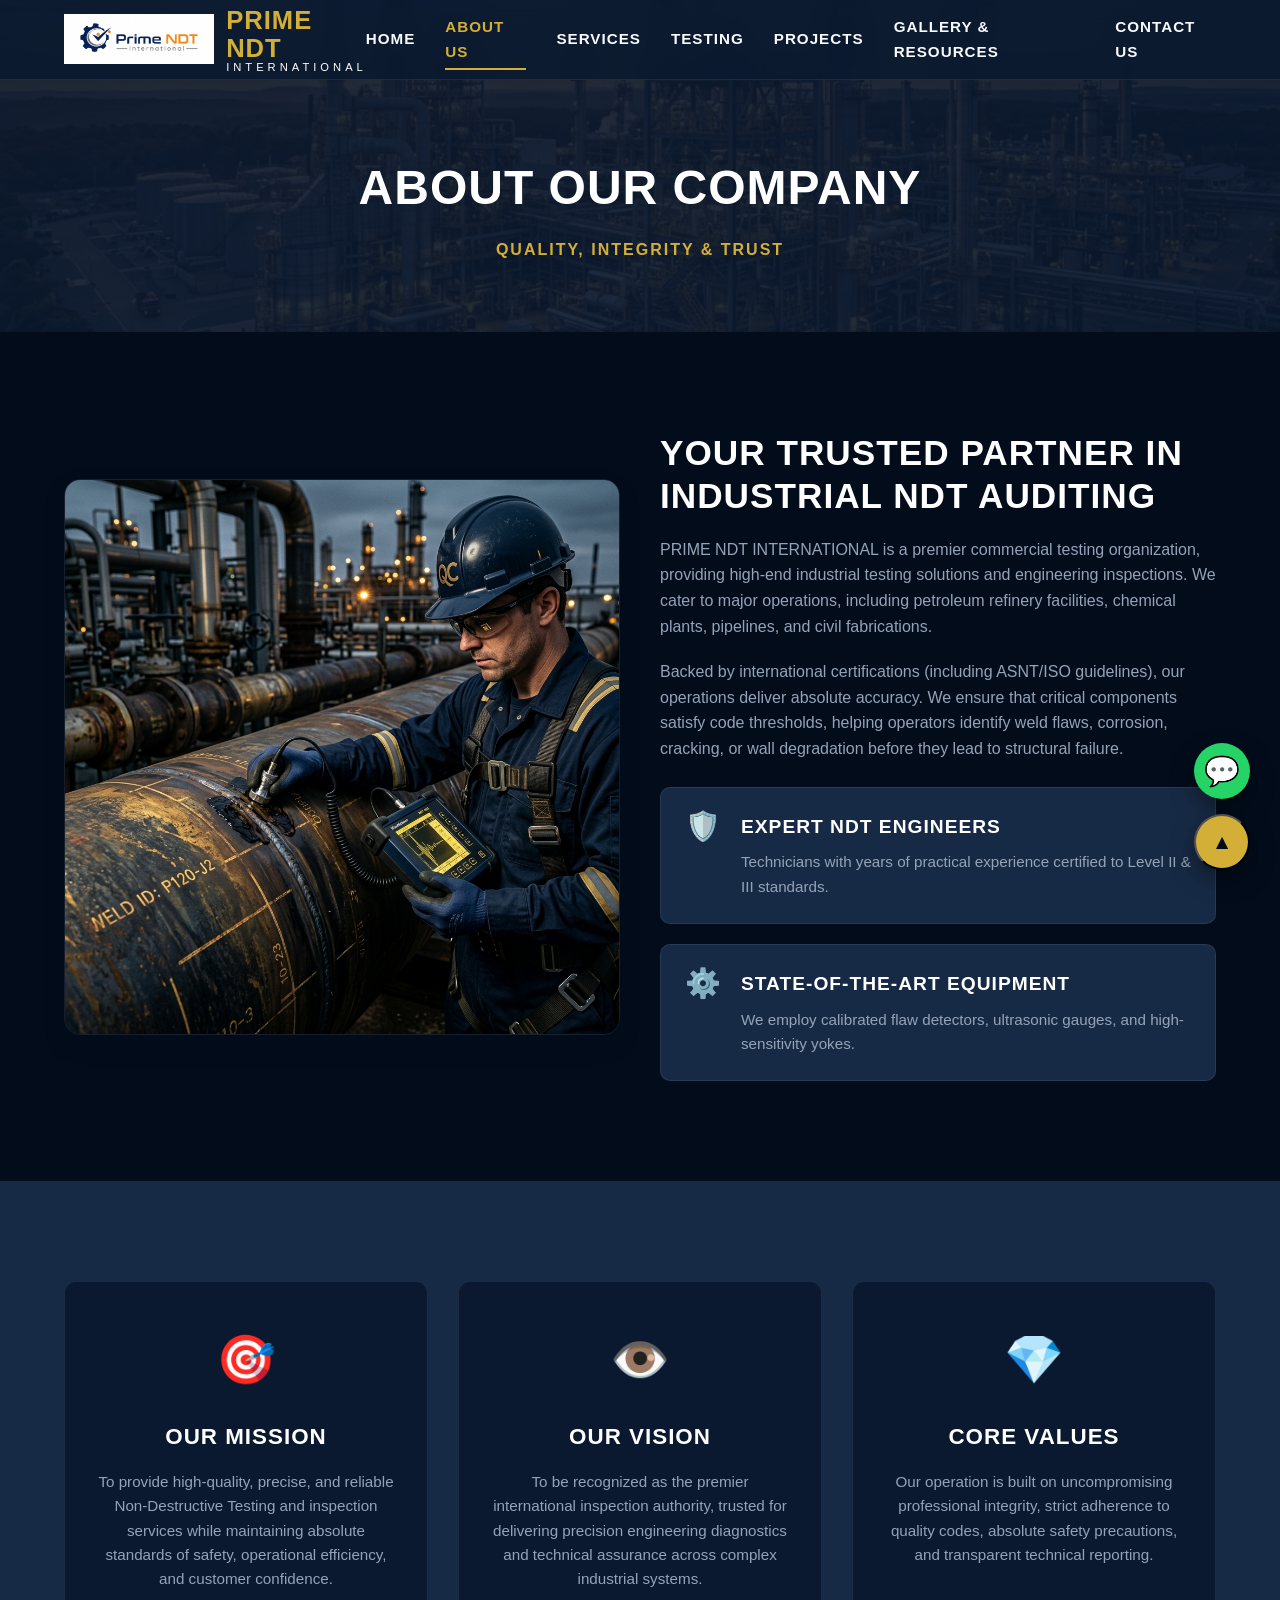
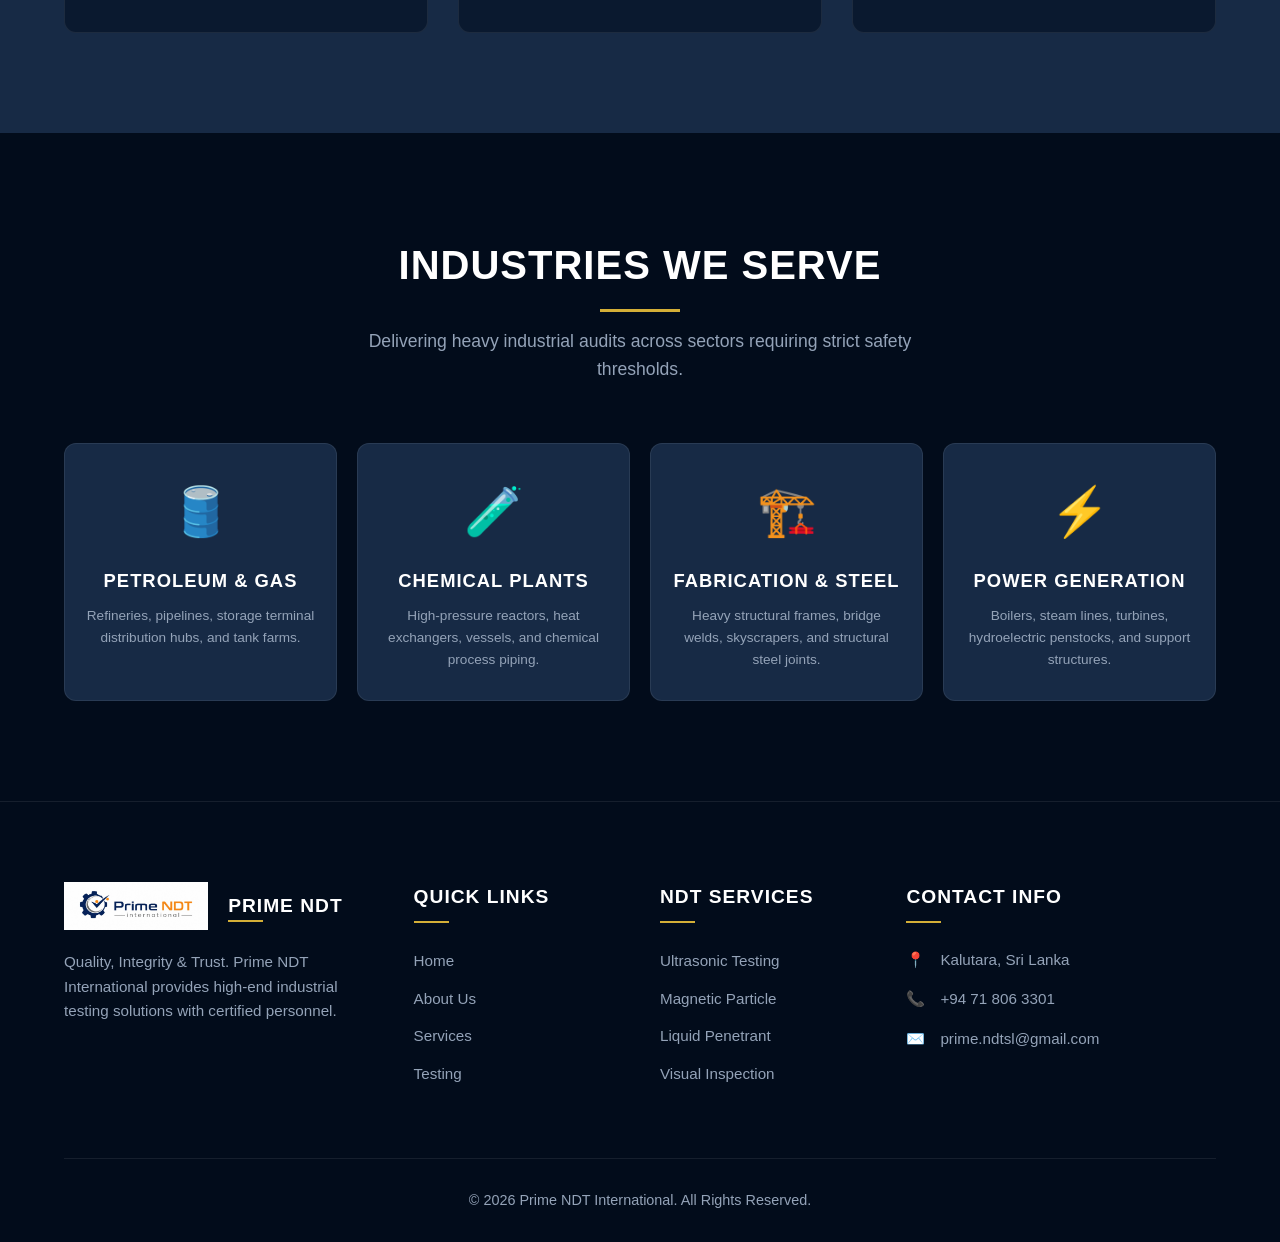
==== about.html @ e438e2e8 "Initial commit" ====
<!DOCTYPE html>
<html lang="en">
<head>
    <meta charset="UTF-8">
    <meta name="viewport" content="width=device-width, initial-scale=1.0">
    <title>About Us - Prime NDT International</title>
    <!-- CSS Stylesheet -->
    <link rel="stylesheet" href="style.css">
</head>
<body>

    <!-- STICKY NAVBAR -->
    <nav>
        <div class="container">
            <a href="index.html" class="logo-section">
                <img src="images/logo.png" alt="Prime NDT International Logo">
                <div class="logo-text">
                    <h1>PRIME NDT</h1>
                    <p>INTERNATIONAL</p>
                </div>
            </a>

            <div class="menu">
                <a href="index.html">Home</a>
                <a href="about.html" class="active">About Us</a>
                <a href="services.html">Services</a>
                <a href="testing.html">Testing</a>
                <a href="projects.html">Projects</a>
                <a href="gallery-resources.html">Gallery & Resources</a>
                <a href="contact.html">Contact Us</a>
            </div>

            <button id="menu-btn" class="hamburger" aria-label="Toggle Navigation Menu">
                <span></span>
                <span></span>
                <span></span>
            </button>
        </div>
    </nav>
    
    <!-- MOBILE DROPDOWN -->
    <div id="mobile-menu" class="mobile-menu">
        <a href="index.html">Home</a>
        <a href="about.html" class="active">About Us</a>
        <a href="services.html">Services</a>
        <a href="testing.html">Testing</a>
        <a href="projects.html">Projects</a>
        <a href="gallery-resources.html">Gallery & Resources</a>
        <a href="contact.html">Contact Us</a>
    </div>

    <!-- INNER PAGE HEADER -->
    <header class="section-padding" style="background: linear-gradient(rgba(10, 25, 47, 0.9), rgba(10, 25, 47, 0.9)), url('images/industrial-bg.png') center/cover; padding-top: 150px; padding-bottom: 70px; text-align: center;">
        <div class="container">
            <h1 style="font-size: 3rem; margin-bottom: 10px;" class="reveal">About Our Company</h1>
            <p style="color: var(--accent-gold); font-family: 'Rajdhani', sans-serif; font-weight: 700; letter-spacing: 2px; text-transform: uppercase;" class="reveal">Quality, Integrity & Trust</p>
        </div>
    </header>

    <!-- COMPANY PROFILE SECTION -->
    <section class="section-padding">
        <div class="container">
            <div class="grid-2" style="align-items: center;">
                <div class="reveal">
                    <img src="images/about-img.png" alt="Industrial Welding NDT Inspection" style="border-radius: 16px; border: 1px solid var(--glass-border); box-shadow: var(--card-shadow);">
                </div>
                <div class="reveal">
                    <h2 style="font-size: 2.2rem; margin-bottom: 20px; line-height: 1.2;">Your Trusted Partner In Industrial NDT Auditing</h2>
                    <p style="color: var(--text-gray); margin-bottom: 20px;">
                        PRIME NDT INTERNATIONAL is a premier commercial testing organization, providing high-end industrial testing solutions and engineering inspections. We cater to major operations, including petroleum refinery facilities, chemical plants, pipelines, and civil fabrications.
                    </p>
                    <p style="color: var(--text-gray); margin-bottom: 25px;">
                        Backed by international certifications (including ASNT/ISO guidelines), our operations deliver absolute accuracy. We ensure that critical components satisfy code thresholds, helping operators identify weld flaws, corrosion, cracking, or wall degradation before they lead to structural failure.
                    </p>
                    
                    <div class="about-features">
                        <div class="feature-box">
                            <span class="feature-icon">🛡️</span>
                            <div class="feature-info">
                                <h4>Expert NDT Engineers</h4>
                                <p>Technicians with years of practical experience certified to Level II & III standards.</p>
                            </div>
                        </div>
                        <div class="feature-box">
                            <span class="feature-icon">⚙️</span>
                            <div class="feature-info">
                                <h4>State-Of-The-Art Equipment</h4>
                                <p>We employ calibrated flaw detectors, ultrasonic gauges, and high-sensitivity yokes.</p>
                            </div>
                        </div>
                    </div>
                </div>
            </div>
        </div>
    </section>

    <!-- VISION, MISSION, VALUES -->
    <section class="section-padding about-vision-mission">
        <div class="container">
            <div class="grid-3">
                <div class="val-card reveal">
                    <div class="icon">🎯</div>
                    <h3>Our Mission</h3>
                    <p>To provide high-quality, precise, and reliable Non-Destructive Testing and inspection services while maintaining absolute standards of safety, operational efficiency, and customer confidence.</p>
                </div>
                <div class="val-card reveal">
                    <div class="icon">👁️</div>
                    <h3>Our Vision</h3>
                    <p>To be recognized as the premier international inspection authority, trusted for delivering precision engineering diagnostics and technical assurance across complex industrial systems.</p>
                </div>
                <div class="val-card reveal">
                    <div class="icon">💎</div>
                    <h3>Core Values</h3>
                    <p>Our operation is built on uncompromising professional integrity, strict adherence to quality codes, absolute safety precautions, and transparent technical reporting.</p>
                </div>
            </div>
        </div>
    </section>

    <!-- MAJOR INDUSTRIES WE SERVE -->
    <section class="section-padding">
        <div class="container">
            <div class="section-header reveal">
                <h2>Industries We Serve</h2>
                <p>Delivering heavy industrial audits across sectors requiring strict safety thresholds.</p>
            </div>
            
            <div class="grid-4" style="text-align: center;">
                <div class="service-card reveal" style="padding: 30px 20px; align-items: center;">
                    <div style="font-size: 3rem; margin-bottom: 15px;">🛢️</div>
                    <h3 style="font-size: 1.15rem; margin-bottom: 10px; text-align: center;">Petroleum & Gas</h3>
                    <p style="font-size: 0.85rem; text-align: center; margin-bottom: 0;">Refineries, pipelines, storage terminal distribution hubs, and tank farms.</p>
                </div>
                <div class="service-card reveal" style="padding: 30px 20px; align-items: center;">
                    <div style="font-size: 3rem; margin-bottom: 15px;">🧪</div>
                    <h3 style="font-size: 1.15rem; margin-bottom: 10px; text-align: center;">Chemical Plants</h3>
                    <p style="font-size: 0.85rem; text-align: center; margin-bottom: 0;">High-pressure reactors, heat exchangers, vessels, and chemical process piping.</p>
                </div>
                <div class="service-card reveal" style="padding: 30px 20px; align-items: center;">
                    <div style="font-size: 3rem; margin-bottom: 15px;">🏗️</div>
                    <h3 style="font-size: 1.15rem; margin-bottom: 10px; text-align: center;">Fabrication & Steel</h3>
                    <p style="font-size: 0.85rem; text-align: center; margin-bottom: 0;">Heavy structural frames, bridge welds, skyscrapers, and structural steel joints.</p>
                </div>
                <div class="service-card reveal" style="padding: 30px 20px; align-items: center;">
                    <div style="font-size: 3rem; margin-bottom: 15px;">⚡</div>
                    <h3 style="font-size: 1.15rem; margin-bottom: 10px; text-align: center;">Power Generation</h3>
                    <p style="font-size: 0.85rem; text-align: center; margin-bottom: 0;">Boilers, steam lines, turbines, hydroelectric penstocks, and support structures.</p>
                </div>
            </div>
        </div>
    </section>

    <!-- FOOTER -->
    <footer>
        <div class="container">
            <div class="footer-grid">
                <div class="footer-col footer-about">
                    <div class="logo">
                        <img src="images/logo.png" alt="Prime NDT Logo">
                        <h3 style="margin-bottom:0; padding-bottom:0; display:inline-block; border:none; vertical-align:middle; margin-left:10px;">PRIME NDT</h3>
                    </div>
                    <p>Quality, Integrity & Trust. Prime NDT International provides high-end industrial testing solutions with certified personnel.</p>
                </div>
                <div class="footer-col">
                    <h3>Quick Links</h3>
                    <ul class="footer-links">
                        <li><a href="index.html">Home</a></li>
                        <li><a href="about.html">About Us</a></li>
                        <li><a href="services.html">Services</a></li>
                        <li><a href="testing.html">Testing</a></li>
                    </ul>
                </div>
                <div class="footer-col">
                    <h3>NDT Services</h3>
                    <ul class="footer-links">
                        <li><a href="services.html">Ultrasonic Testing</a></li>
                        <li><a href="services.html">Magnetic Particle</a></li>
                        <li><a href="services.html">Liquid Penetrant</a></li>
                        <li><a href="services.html">Visual Inspection</a></li>
                    </ul>
                </div>
                <div class="footer-col">
                    <h3>Contact Info</h3>
                    <ul class="footer-contact">
                        <li><span>📍</span> Kalutara, Sri Lanka</li>
                        <li><span>📞</span> +94 71 806 3301</li>
                        <li><span>✉️</span> prime.ndtsl@gmail.com</li>
                    </ul>
                </div>
            </div>
            <div class="footer-bottom">
                <p>&copy; 2026 Prime NDT International. All Rights Reserved.</p>
            </div>
        </div>
    </footer>

    <!-- Floating Widgets -->
    <div class="floating-widgets">
        <a href="https://wa.me/94764147469" target="_blank" class="floating-btn whatsapp-btn" aria-label="Chat on WhatsApp">💬</a>
        <button id="scroll-top-btn" class="floating-btn scroll-top-btn" aria-label="Scroll to top">▲</button>
    </div>

    <!-- JS Scripts -->
    <script src="script.js"></script>
</body>
</html>
---- style.css ----
/* IMPORT GOOGLE FONTS */
@import url('https://fonts.googleapis.com/css2?family=Poppins:wght@300;400;500;600;700;800&display=swap');
/* DESIGN TOKENS (VARIABLES) */
:root {
    --primary-navy: #0a192f;
    --secondary-navy: #172a45;
    --dark-blue: #020c1b;
    --accent-gold: #d4af37;
    --accent-gold-hover: #f3c63f;
    --accent-gold-rgb: 212, 175, 55;
    --text-light: #f8fafc;
    --text-gray: #94a3b8;
    --white: #ffffff;
    --success-green: #25D366;
    
    /* UI Styling */
    --glass-bg: rgba(10, 25, 47, 0.85);
    --glass-border: rgba(255, 255, 255, 0.08);
    --card-shadow: 0 10px 30px -15px rgba(2, 12, 27, 0.7);
    --transition-smooth: all 0.4s cubic-bezier(0.16, 1, 0.3, 1);
    
    /* Layout */
    --max-width: 1200px;
    --header-height: 80px;
}

/* BASE RESETS */
* {
    margin: 0;
    padding: 0;
    box-sizing: border-box;
    font-family: 'Outfit', sans-serif;
}

html {
    scroll-behavior: smooth;
    background-color: var(--dark-blue);
    color: var(--text-light);
}

body {
    overflow-x: hidden;
    line-height: 1.6;
    font-size: 16px;
    background-color: var(--dark-blue);
}

/* TYPOGRAPHY */
h1, h2, h3, h4, h5, h6 {
    font-family: 'Rajdhani', sans-serif;
    font-weight: 700;
    text-transform: uppercase;
    letter-spacing: 1px;
    color: var(--white);
}

a {
    text-decoration: none;
    color: inherit;
    transition: var(--transition-smooth);
}

ul {
    list-style: none;
}

img {
    max-width: 100%;
    height: auto;
    display: block;
}

/* SCROLLBAR */
::-webkit-scrollbar {
    width: 10px;
}
::-webkit-scrollbar-track {
    background: var(--dark-blue);
}
::-webkit-scrollbar-thumb {
    background: var(--secondary-navy);
    border-radius: 5px;
    border: 2px solid var(--dark-blue);
}
::-webkit-scrollbar-thumb:hover {
    background: var(--accent-gold);
}

/* LAYOUT UTILITIES */
.container {
    width: 100%;
    max-width: var(--max-width);
    margin: 0 auto;
    padding: 0 24px;
}

.section-padding {
    padding: 100px 0;
}

.section-header {
    text-align: center;
    margin-bottom: 60px;
}

.section-header h2 {
    font-size: 2.5rem;
    position: relative;
    display: inline-block;
    padding-bottom: 15px;
    margin-bottom: 15px;
}

.section-header h2::after {
    content: '';
    position: absolute;
    bottom: 0;
    left: 50%;
    transform: translateX(-50%);
    width: 80px;
    height: 3px;
    background: var(--accent-gold);
}

.section-header p {
    color: var(--text-gray);
    font-size: 1.1rem;
    max-width: 600px;
    margin: 0 auto;
}

.grid-2 {
    display: grid;
    grid-template-columns: repeat(2, 1fr);
    gap: 40px;
}

.grid-3 {
    display: grid;
    grid-template-columns: repeat(3, 1fr);
    gap: 30px;
}

.grid-4 {
    display: grid;
    grid-template-columns: repeat(4, 1fr);
    gap: 20px;
}

/* BUTTONS */
.btn {
    display: inline-flex;
    align-items: center;
    justify-content: center;
    padding: 14px 28px;
    border-radius: 6px;
    font-family: 'Rajdhani', sans-serif;
    font-weight: 700;
    font-size: 1rem;
    text-transform: uppercase;
    letter-spacing: 1px;
    cursor: pointer;
    border: 2px solid transparent;
    transition: var(--transition-smooth);
}

.btn-primary {
    background: var(--accent-gold);
    color: var(--dark-blue);
}

.btn-primary:hover {
    background: var(--accent-gold-hover);
    transform: translateY(-2px);
    box-shadow: 0 10px 20px rgba(212, 175, 55, 0.2);
}

.btn-secondary {
    background: transparent;
    border-color: var(--text-light);
    color: var(--text-light);
}

.btn-secondary:hover {
    background: var(--text-light);
    color: var(--dark-blue);
    transform: translateY(-2px);
}

.btn-gold-outline {
    background: transparent;
    border-color: var(--accent-gold);
    color: var(--accent-gold);
}

.btn-gold-outline:hover {
    background: var(--accent-gold);
    color: var(--dark-blue);
    transform: translateY(-2px);
    box-shadow: 0 10px 20px rgba(212, 175, 55, 0.2);
}

/* STICKY GLASSMORPHIC NAVBAR */
nav {
    position: fixed;
    top: 0;
    left: 0;
    width: 100%;
    height: var(--header-height);
    background: var(--glass-bg);
    backdrop-filter: blur(12px);
    -webkit-backdrop-filter: blur(12px);
    border-bottom: 1px solid var(--glass-border);
    z-index: 1000;
    transition: var(--transition-smooth);
}

nav.scrolled {
    height: 70px;
    background: rgba(2, 12, 27, 0.95);
    box-shadow: 0 10px 30px -10px rgba(2, 12, 27, 0.5);
}

nav .container {
    display: flex;
    justify-content: space-between;
    align-items: center;
    height: 100%;
}

.logo-section {
    display: flex;
    align-items: center;
    gap: 12px;
}

.logo-section img {
    height: 50px;
    width: auto;
    transition: var(--transition-smooth);
}

nav.scrolled .logo-section img {
    height: 42px;
}

.logo-text h1 {
    font-size: 1.6rem;
    color: var(--accent-gold);
    line-height: 1.1;
    font-weight: 800;
}

.logo-text p {
    font-size: 0.7rem;
    color: var(--white);
    letter-spacing: 4px;
    line-height: 1;
}

.menu {
    display: flex;
    align-items: center;
    gap: 30px;
}

.menu a {
    font-family: 'Rajdhani', sans-serif;
    font-weight: 600;
    font-size: 0.95rem;
    text-transform: uppercase;
    letter-spacing: 1px;
    position: relative;
    padding: 6px 0;
    color: var(--text-light);
}

.menu a::after {
    content: '';
    position: absolute;
    bottom: 0;
    left: 0;
    width: 0;
    height: 2px;
    background: var(--accent-gold);
    transition: var(--transition-smooth);
}

.menu a:hover {
    color: var(--accent-gold);
}

.menu a:hover::after,
.menu a.active::after {
    width: 100%;
}

.menu a.active {
    color: var(--accent-gold);
}

/* HAMBURGER MENU */
.hamburger {
    display: none;
    cursor: pointer;
    background: none;
    border: none;
    outline: none;
}

.hamburger span {
    display: block;
    width: 28px;
    height: 3px;
    margin: 5px 0;
    background: var(--white);
    transition: var(--transition-smooth);
    border-radius: 2px;
}

.hamburger.active span:nth-child(1) {
    transform: translateY(8px) rotate(45deg);
    background: var(--accent-gold);
}

.hamburger.active span:nth-child(2) {
    opacity: 0;
}

.hamburger.active span:nth-child(3) {
    transform: translateY(-8px) rotate(-45deg);
    background: var(--accent-gold);
}

/* MOBILE DROPDOWN MENU */
.mobile-menu {
    position: fixed;
    top: var(--header-height);
    left: 0;
    width: 100%;
    background: var(--primary-navy);
    border-bottom: 2px solid var(--accent-gold);
    display: flex;
    flex-direction: column;
    padding: 20px 24px;
    gap: 15px;
    transform: translateY(-150%);
    opacity: 0;
    transition: var(--transition-smooth);
    z-index: 999;
}

nav.scrolled + .mobile-menu {
    top: 70px;
}

.mobile-menu.active {
    transform: translateY(0);
    opacity: 1;
}

.mobile-menu a {
    font-family: 'Rajdhani', sans-serif;
    font-size: 1.1rem;
    font-weight: 700;
    text-transform: uppercase;
    letter-spacing: 1px;
    padding: 10px 0;
    border-bottom: 1px solid var(--glass-border);
}

.mobile-menu a.active,
.mobile-menu a:hover {
    color: var(--accent-gold);
    padding-left: 8px;
}

/* HERO SECTION */
.hero {
    min-height: 100vh;
    padding-top: var(--header-height);
    display: flex;
    align-items: center;
    position: relative;
    background: linear-gradient(135deg, rgba(10, 25, 47, 0.95) 40%, rgba(2, 12, 27, 0.8) 100%), 
                url('images/industrial-bg.png') center/cover no-repeat;
    overflow: hidden;
}

.hero .container {
    display: grid;
    grid-template-columns: 1.2fr 0.8fr;
    gap: 40px;
    align-items: center;
}

.hero-content {
    z-index: 10;
}

.hero-tagline {
    font-family: 'Rajdhani', sans-serif;
    font-weight: 700;
    color: var(--accent-gold);
    text-transform: uppercase;
    letter-spacing: 3px;
    font-size: 1.2rem;
    margin-bottom: 15px;
    display: inline-block;
}

.hero-title {
    font-size: 3.8rem;
    line-height: 1.1;
    margin-bottom: 25px;
}

.hero-title span {
    color: var(--accent-gold);
    display: block;
}

.hero-desc {
    color: var(--text-gray);
    font-size: 1.15rem;
    max-width: 600px;
    margin-bottom: 40px;
}

.hero-buttons {
    display: flex;
    gap: 20px;
}

.hero-image-wrapper {
    position: relative;
    display: flex;
    justify-content: center;
    align-items: center;
    z-index: 5;
}

.hero-image {
    max-width: 100%;
    border-radius: 20px;
    filter: drop-shadow(0 20px 40px rgba(0, 0, 0, 0.6));
    animation: float 6s ease-in-out infinite;
}

@keyframes float {
    0% { transform: translateY(0px); }
    50% { transform: translateY(-15px); }
    100% { transform: translateY(0px); }
}

/* SECTION SPECIFIC STYLING */

/* HOME - WELCOME & CTA */
.welcome-grid {
    align-items: center;
}

.welcome-text h3 {
    color: var(--accent-gold);
    font-size: 1.5rem;
    margin-bottom: 15px;
}

.welcome-text p {
    color: var(--text-gray);
    margin-bottom: 20px;
    font-size: 1.05rem;
}

.welcome-stats {
    display: grid;
    grid-template-columns: repeat(3, 1fr);
    gap: 20px;
    margin-top: 35px;
}

.stat-item {
    background: var(--secondary-navy);
    padding: 20px;
    border-radius: 8px;
    text-align: center;
    border: 1px solid var(--glass-border);
}

.stat-num {
    font-family: 'Rajdhani', sans-serif;
    font-size: 2.2rem;
    font-weight: 800;
    color: var(--accent-gold);
    display: block;
}

.stat-label {
    font-size: 0.85rem;
    color: var(--text-gray);
    text-transform: uppercase;
    letter-spacing: 1px;
}

.home-services-summary {
    background-color: var(--secondary-navy);
}

/* PARTNERS MARQUEE */
.marquee-container {
    background: var(--primary-navy);
    border-top: 1px solid var(--glass-border);
    border-bottom: 1px solid var(--glass-border);
    overflow: hidden;
    padding: 30px 0;
}

.marquee-content {
    display: flex;
    width: max-content;
    animation: marquee 25s linear infinite;
    gap: 80px;
    padding-left: 40px;
}

.marquee-content span {
    font-family: 'Rajdhani', sans-serif;
    font-weight: 700;
    font-size: 1.8rem;
    letter-spacing: 2px;
    color: var(--text-gray);
    opacity: 0.4;
    transition: var(--transition-smooth);
}

.marquee-content span:hover {
    color: var(--accent-gold);
    opacity: 1;
}

@keyframes marquee {
    0% { transform: translateX(0); }
    100% { transform: translateX(-50%); }
}

/* SERVICE CARDS */
.services-grid {
    margin-top: 40px;
}

.service-card {
    background: var(--secondary-navy);
    border: 1px solid var(--glass-border);
    border-radius: 12px;
    padding: 40px 30px;
    text-align: left;
    transition: var(--transition-smooth);
    display: flex;
    flex-direction: column;
    justify-content: space-between;
}

.service-card:hover {
    transform: translateY(-8px);
    border-color: var(--accent-gold);
    box-shadow: 0 20px 40px -15px rgba(212, 175, 55, 0.15);
}

.service-icon {
    color: var(--accent-gold);
    font-size: 2.5rem;
    margin-bottom: 25px;
    display: flex;
    align-items: center;
}

.service-icon svg {
    width: 48px;
    height: 48px;
    stroke: currentColor;
}

.service-card h3 {
    font-size: 1.35rem;
    margin-bottom: 15px;
    color: var(--white);
}

.service-card p {
    color: var(--text-gray);
    font-size: 0.95rem;
    margin-bottom: 25px;
    flex-grow: 1;
}

.service-link {
    font-family: 'Rajdhani', sans-serif;
    font-weight: 700;
    font-size: 0.9rem;
    text-transform: uppercase;
    letter-spacing: 1px;
    color: var(--accent-gold);
    display: inline-flex;
    align-items: center;
    gap: 8px;
}

.service-link:hover {
    color: var(--accent-gold-hover);
}

/* ABOUT US PAGE */
.about-features {
    display: flex;
    flex-direction: column;
    gap: 20px;
}

.feature-box {
    display: flex;
    gap: 20px;
    background: var(--secondary-navy);
    padding: 24px;
    border-radius: 10px;
    border: 1px solid var(--glass-border);
}

.feature-icon {
    font-size: 1.8rem;
    color: var(--accent-gold);
    line-height: 1;
}

.feature-info h4 {
    font-size: 1.2rem;
    margin-bottom: 8px;
}

.feature-info p {
    color: var(--text-gray);
    font-size: 0.95rem;
}

.about-vision-mission {
    background-color: var(--secondary-navy);
}

.val-card {
    background: var(--primary-navy);
    border: 1px solid var(--glass-border);
    border-radius: 12px;
    padding: 40px 30px;
    text-align: center;
    transition: var(--transition-smooth);
}

.val-card:hover {
    border-color: var(--accent-gold);
    transform: translateY(-5px);
}

.val-card .icon {
    font-size: 3rem;
    color: var(--accent-gold);
    margin-bottom: 20px;
}

.val-card h3 {
    font-size: 1.4rem;
    margin-bottom: 15px;
}

.val-card p {
    color: var(--text-gray);
    font-size: 0.95rem;
}

/* TESTING PAGE */
.process-timeline {
    position: relative;
    max-width: 800px;
    margin: 40px auto 0 auto;
    padding: 20px 0;
}

.process-timeline::before {
    content: '';
    position: absolute;
    top: 0;
    left: 40px;
    width: 2px;
    height: 100%;
    background: var(--glass-border);
}

.process-step {
    position: relative;
    margin-bottom: 40px;
    padding-left: 80px;
}

.process-number {
    position: absolute;
    left: 20px;
    top: 0;
    width: 42px;
    height: 42px;
    border-radius: 50%;
    background: var(--accent-gold);
    color: var(--dark-blue);
    display: flex;
    align-items: center;
    justify-content: center;
    font-family: 'Rajdhani', sans-serif;
    font-weight: 800;
    font-size: 1.2rem;
    border: 4px solid var(--dark-blue);
    z-index: 2;
}

.process-body {
    background: var(--secondary-navy);
    padding: 30px;
    border-radius: 12px;
    border: 1px solid var(--glass-border);
}

.process-body h3 {
    font-size: 1.3rem;
    margin-bottom: 10px;
    color: var(--accent-gold);
}

.process-body p {
    color: var(--text-gray);
}

/* TABLE STYLING */
.table-container {
    overflow-x: auto;
    margin-top: 30px;
    border-radius: 12px;
    border: 1px solid var(--glass-border);
}

table {
    width: 100%;
    border-collapse: collapse;
    text-align: left;
}

th, td {
    padding: 16px 24px;
}

th {
    background: var(--secondary-navy);
    font-family: 'Rajdhani', sans-serif;
    font-weight: 700;
    text-transform: uppercase;
    letter-spacing: 1px;
    font-size: 0.95rem;
    color: var(--accent-gold);
    border-bottom: 2px solid var(--glass-border);
}

td {
    border-bottom: 1px solid var(--glass-border);
    color: var(--text-gray);
    font-size: 0.95rem;
}

tr:last-child td {
    border-bottom: none;
}

tr:hover td {
    color: var(--text-light);
    background: rgba(255, 255, 255, 0.02);
}

/* PROJECTS PAGE */
.projects-grid {
    margin-top: 40px;
}

.project-card {
    background: var(--secondary-navy);
    border-radius: 16px;
    border: 1px solid var(--glass-border);
    overflow: hidden;
    display: grid;
    grid-template-columns: 1fr 1.2fr;
    transition: var(--transition-smooth);
}

.project-card:hover {
    transform: translateY(-5px);
    border-color: var(--accent-gold);
    box-shadow: var(--card-shadow);
}

.project-image-side {
    position: relative;
    height: 100%;
    min-height: 250px;
    overflow: hidden;
}

.project-image-side img {
    width: 100%;
    height: 100%;
    object-cover: center;
    object-fit: cover;
    transition: var(--transition-smooth);
}

.project-card:hover .project-image-side img {
    transform: scale(1.08);
}

.project-details-side {
    padding: 40px;
    display: flex;
    flex-direction: column;
    justify-content: center;
}

.project-tag {
    font-family: 'Rajdhani', sans-serif;
    font-weight: 700;
    font-size: 0.8rem;
    text-transform: uppercase;
    letter-spacing: 2px;
    color: var(--accent-gold);
    margin-bottom: 10px;
}

.project-details-side h3 {
    font-size: 1.6rem;
    margin-bottom: 15px;
    line-height: 1.3;
}

.project-details-side p {
    color: var(--text-gray);
    margin-bottom: 30px;
    font-size: 0.95rem;
}

/* GALLERY & RESOURCES PAGE */
.tab-navbar {
    position: sticky;
    top: var(--header-height);
    background: var(--secondary-navy);
    border-bottom: 1px solid var(--glass-border);
    z-index: 100;
    padding: 10px 0;
}

.tab-buttons {
    display: flex;
    justify-content: center;
    gap: 20px;
}

.tab-btn {
    background: transparent;
    border: none;
    outline: none;
    font-family: 'Rajdhani', sans-serif;
    font-weight: 700;
    font-size: 1.1rem;
    text-transform: uppercase;
    color: var(--text-gray);
    padding: 12px 24px;
    cursor: pointer;
    position: relative;
    transition: var(--transition-smooth);
}

.tab-btn:hover {
    color: var(--white);
}

.tab-btn.active {
    color: var(--accent-gold);
}

.tab-btn::after {
    content: '';
    position: absolute;
    bottom: -11px;
    left: 0;
    width: 0;
    height: 3px;
    background: var(--accent-gold);
    transition: var(--transition-smooth);
}

.tab-btn.active::after {
    width: 100%;
}

.gallery-grid {
    display: grid;
    grid-template-columns: repeat(auto-fill, minmax(280px, 1fr));
    gap: 24px;
    margin-top: 40px;
}

.gallery-item {
    position: relative;
    border-radius: 12px;
    overflow: hidden;
    height: 250px;
    cursor: pointer;
    border: 1px solid var(--glass-border);
}

.gallery-item img {
    width: 100%;
    height: 100%;
    object-fit: cover;
    transition: var(--transition-smooth);
}

.gallery-overlay {
    position: absolute;
    top: 0;
    left: 0;
    width: 100%;
    height: 100%;
    background: linear-gradient(rgba(2, 12, 27, 0.2), rgba(2, 12, 27, 0.9));
    display: flex;
    flex-direction: column;
    justify-content: flex-end;
    padding: 24px;
    opacity: 0;
    transition: var(--transition-smooth);
}

.gallery-item:hover img {
    transform: scale(1.05);
}

.gallery-item:hover .gallery-overlay {
    opacity: 1;
}

.gallery-overlay h4 {
    font-size: 1.2rem;
    color: var(--accent-gold);
    margin-bottom: 5px;
}

.gallery-overlay p {
    font-size: 0.85rem;
    color: var(--text-gray);
}

/* RESOURCES GRID */
.resources-grid {
    display: grid;
    grid-template-columns: repeat(3, 1fr);
    gap: 30px;
    margin-top: 40px;
}

.resource-card {
    background: var(--secondary-navy);
    border: 1px solid var(--glass-border);
    border-radius: 12px;
    padding: 30px;
    text-align: center;
    transition: var(--transition-smooth);
    display: flex;
    flex-direction: column;
    align-items: center;
}

.resource-card:hover {
    border-color: var(--accent-gold);
    transform: translateY(-5px);
}

.resource-icon {
    font-size: 3rem;
    color: var(--accent-gold);
    margin-bottom: 20px;
}

.resource-card h3 {
    font-size: 1.25rem;
    margin-bottom: 10px;
}

.resource-card p {
    color: var(--text-gray);
    font-size: 0.9rem;
    margin-bottom: 25px;
    flex-grow: 1;
}

.resource-card .btn {
    width: 100%;
}

/* CONTACT PAGE */
.contact-grid {
    align-items: start;
}

.contact-info-panel {
    background: var(--secondary-navy);
    border-radius: 16px;
    border: 1px solid var(--glass-border);
    padding: 40px;
}

.contact-logo {
    display: flex;
    align-items: center;
    gap: 15px;
    margin-bottom: 40px;
}

.contact-logo img {
    height: 70px;
}

.info-item {
    display: flex;
    gap: 20px;
    margin-bottom: 30px;
}

.info-item:last-child {
    margin-bottom: 0;
}

.info-icon {
    font-size: 1.5rem;
    color: var(--accent-gold);
    display: flex;
    align-items: center;
    justify-content: center;
    width: 48px;
    height: 48px;
    background: rgba(212, 175, 55, 0.1);
    border-radius: 8px;
    flex-shrink: 0;
}

.info-text h4 {
    font-size: 0.9rem;
    color: var(--accent-gold);
    letter-spacing: 1px;
    margin-bottom: 5px;
}

.info-text p {
    color: var(--text-gray);
    font-size: 1rem;
}

.contact-form-panel {
    background: var(--secondary-navy);
    border-radius: 16px;
    border: 1px solid var(--glass-border);
    padding: 40px;
}

.contact-form-panel h3 {
    font-size: 1.8rem;
    margin-bottom: 30px;
    color: var(--white);
}

.form-group {
    margin-bottom: 20px;
}

.form-group label {
    display: block;
    font-family: 'Rajdhani', sans-serif;
    font-weight: 700;
    text-transform: uppercase;
    font-size: 0.85rem;
    letter-spacing: 1px;
    color: var(--text-gray);
    margin-bottom: 8px;
}

.form-control {
    width: 100%;
    background: rgba(2, 12, 27, 0.5);
    border: 1px solid var(--glass-border);
    border-radius: 6px;
    padding: 14px 18px;
    color: var(--text-light);
    font-size: 1rem;
    transition: var(--transition-smooth);
}

.form-control:focus {
    outline: none;
    border-color: var(--accent-gold);
    box-shadow: 0 0 10px rgba(212, 175, 55, 0.1);
}

textarea.form-control {
    resize: none;
    min-height: 140px;
}

.map-section {
    margin-top: 60px;
    border-radius: 16px;
    overflow: hidden;
    border: 1px solid var(--glass-border);
    box-shadow: var(--card-shadow);
    height: 450px;
}

.map-section iframe {
    width: 100%;
    height: 100%;
    border: none;
    /* Custom styling filter to make Google Maps blend in with Navy theme */
    filter: invert(90%) hue-rotate(180deg) grayscale(30%);
}

/* FOOTER SECTION */
footer {
    background: var(--dark-blue);
    border-top: 1px solid var(--glass-border);
    padding: 80px 0 30px 0;
}

.footer-grid {
    display: grid;
    grid-template-columns: 1.5fr 1fr 1fr 1.5fr;
    gap: 40px;
    margin-bottom: 60px;
}

.footer-col h3 {
    font-size: 1.2rem;
    margin-bottom: 25px;
    position: relative;
    padding-bottom: 10px;
}

.footer-col h3::after {
    content: '';
    position: absolute;
    bottom: 0;
    left: 0;
    width: 35px;
    height: 2px;
    background: var(--accent-gold);
}

.footer-col p {
    color: var(--text-gray);
    font-size: 0.95rem;
    margin-bottom: 20px;
}

.footer-about .logo {
    display: flex;
    align-items: center;
    gap: 10px;
    margin-bottom: 20px;
}

.footer-about .logo img {
    height: 48px;
}

.footer-links li {
    margin-bottom: 12px;
}

.footer-links a {
    color: var(--text-gray);
    font-size: 0.95rem;
}

.footer-links a:hover {
    color: var(--accent-gold);
    padding-left: 5px;
}

.footer-contact li {
    display: flex;
    gap: 15px;
    color: var(--text-gray);
    font-size: 0.95rem;
    margin-bottom: 15px;
}

.footer-contact li span {
    color: var(--accent-gold);
}

.footer-bottom {
    text-align: center;
    padding-top: 30px;
    border-top: 1px solid var(--glass-border);
    color: var(--text-gray);
    font-size: 0.9rem;
}

/* FLOATING WIDGETS */
.floating-widgets {
    position: fixed;
    bottom: 30px;
    right: 30px;
    display: flex;
    flex-direction: column;
    gap: 15px;
    z-index: 999;
}

.floating-btn {
    width: 56px;
    height: 56px;
    border-radius: 50%;
    display: flex;
    align-items: center;
    justify-content: center;
    box-shadow: 0 10px 25px rgba(0, 0, 0, 0.4);
    cursor: pointer;
    transition: var(--transition-smooth);
}

.whatsapp-btn {
    background: var(--success-green);
    color: var(--white);
    font-size: 1.8rem;
}

.whatsapp-btn:hover {
    transform: scale(1.1) rotate(5deg);
    box-shadow: 0 12px 30px rgba(37, 211, 102, 0.4);
}

.scroll-top-btn {
    background: var(--accent-gold);
    color: var(--dark-blue);
    font-size: 1.3rem;
    opacity: 0;
    visibility: hidden;
    transform: translateY(20px);
}

.scroll-top-btn.active {
    opacity: 1;
    visibility: visible;
    transform: translateY(0);
}

.scroll-top-btn:hover {
    background: var(--accent-gold-hover);
    transform: translateY(-3px);
}

/* SCROLL TRIGGER ANIMATIONS */
.reveal {
    opacity: 0;
    transform: translateY(35px);
    transition: opacity 0.8s ease, transform 0.8s ease;
}

.reveal.active {
    opacity: 1;
    transform: translateY(0);
}

/* RESPONSIVE BREAKPOINTS */
@media (max-width: 1024px) {
    .grid-4 {
        grid-template-columns: repeat(2, 1fr);
        gap: 24px;
    }
    .footer-grid {
        grid-template-columns: repeat(2, 1fr);
        gap: 40px;
    }
    .hero-title {
        font-size: 3.2rem;
    }
}

@media (max-width: 768px) {
    .hamburger {
        display: block;
    }
    .menu {
        display: none;
    }
    .grid-3, .grid-2 {
        grid-template-columns: 1fr;
        gap: 30px;
    }
    .resources-grid {
        grid-template-columns: 1fr;
    }
    .hero .container {
        grid-template-columns: 1fr;
        text-align: center;
        gap: 50px;
    }
    .hero-content {
        display: flex;
        flex-direction: column;
        align-items: center;
    }
    .hero-desc {
        margin-left: auto;
        margin-right: auto;
    }
    .hero-buttons {
        justify-content: center;
    }
    .project-card {
        grid-template-columns: 1fr;
    }
    .project-image-side {
        height: 220px;
        min-height: auto;
    }
    .project-details-side {
        padding: 30px 24px;
    }
    .welcome-stats {
        grid-template-columns: 1fr;
        gap: 15px;
    }
}

@media (max-width: 480px) {
    .hero-title {
        font-size: 2.5rem;
    }
    .hero-buttons {
        flex-direction: column;
        width: 100%;
        gap: 12px;
    }
    .hero-buttons .btn {
        width: 100%;
    }
    .footer-grid {
        grid-template-columns: 1fr;
        gap: 30px;
    }
    .section-header h2 {
        font-size: 2rem;
    }
    .contact-info-panel, .contact-form-panel {
        padding: 24px;
    }
}
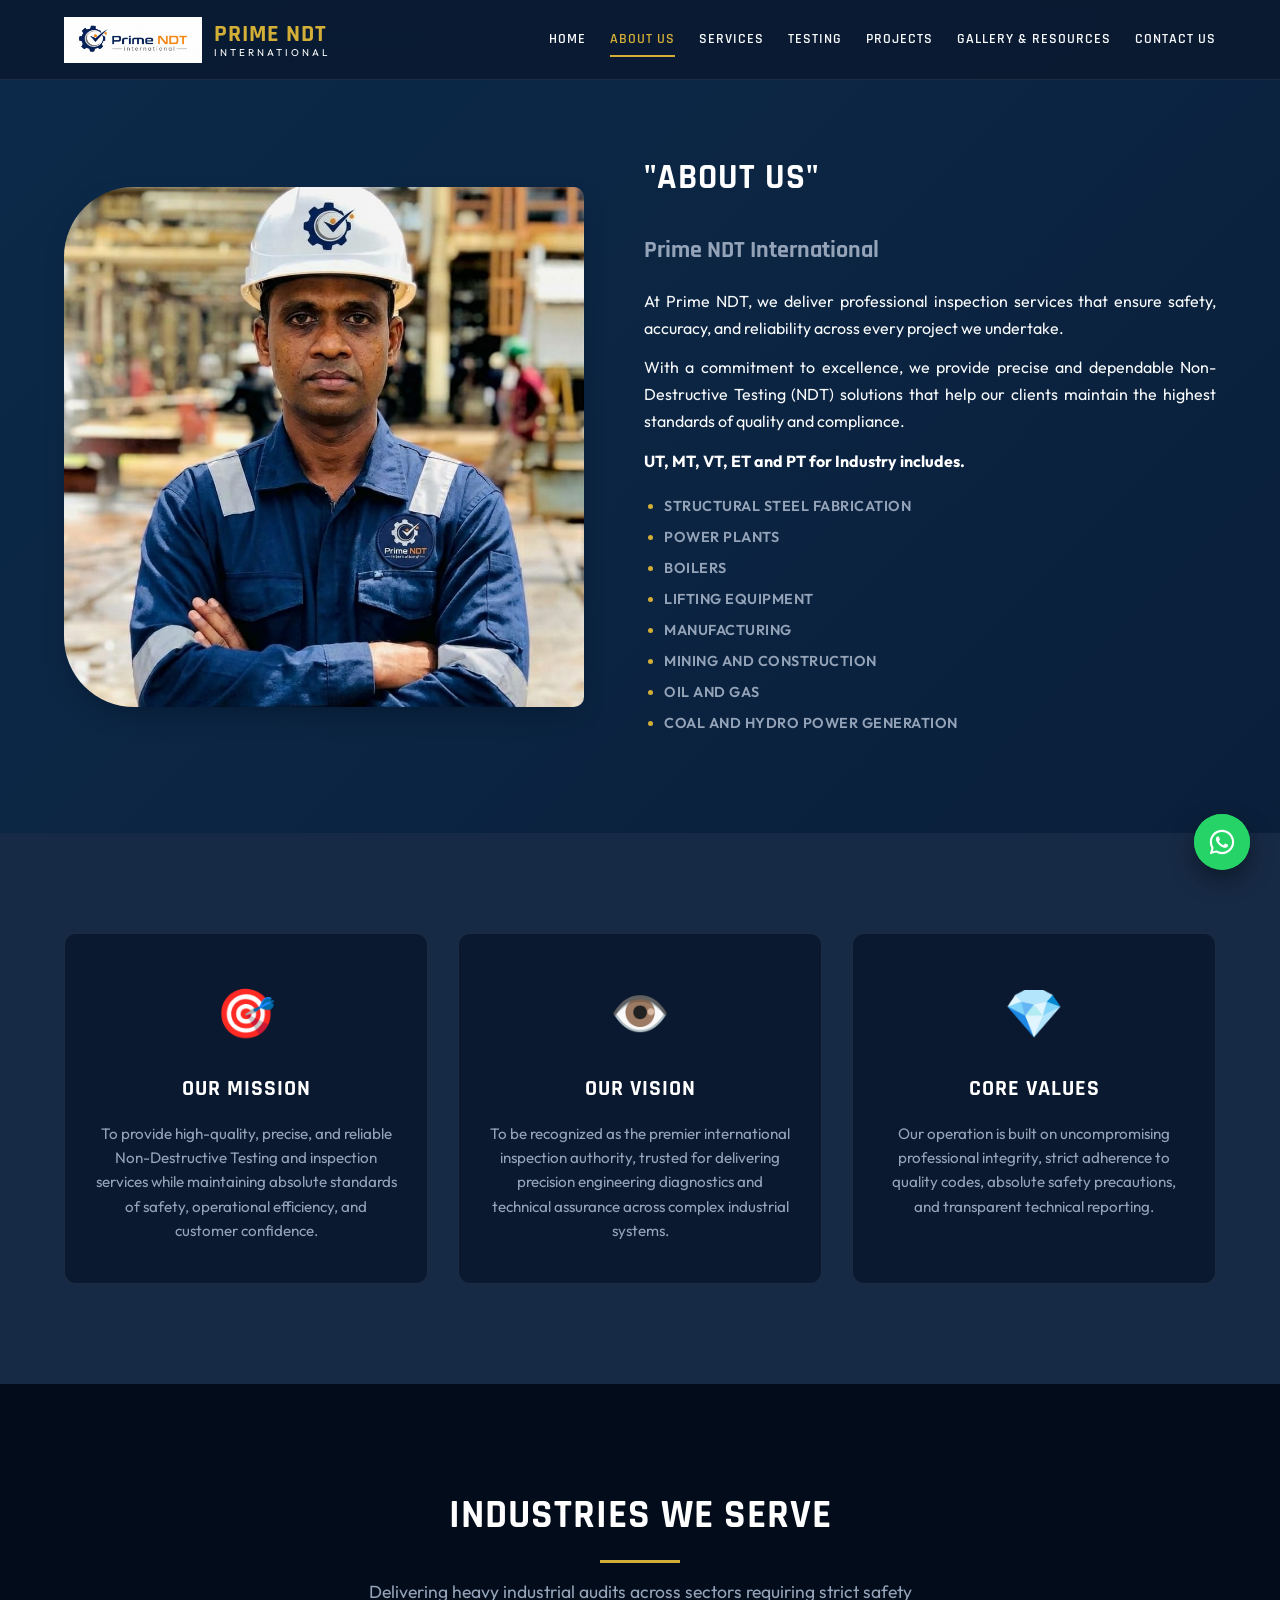
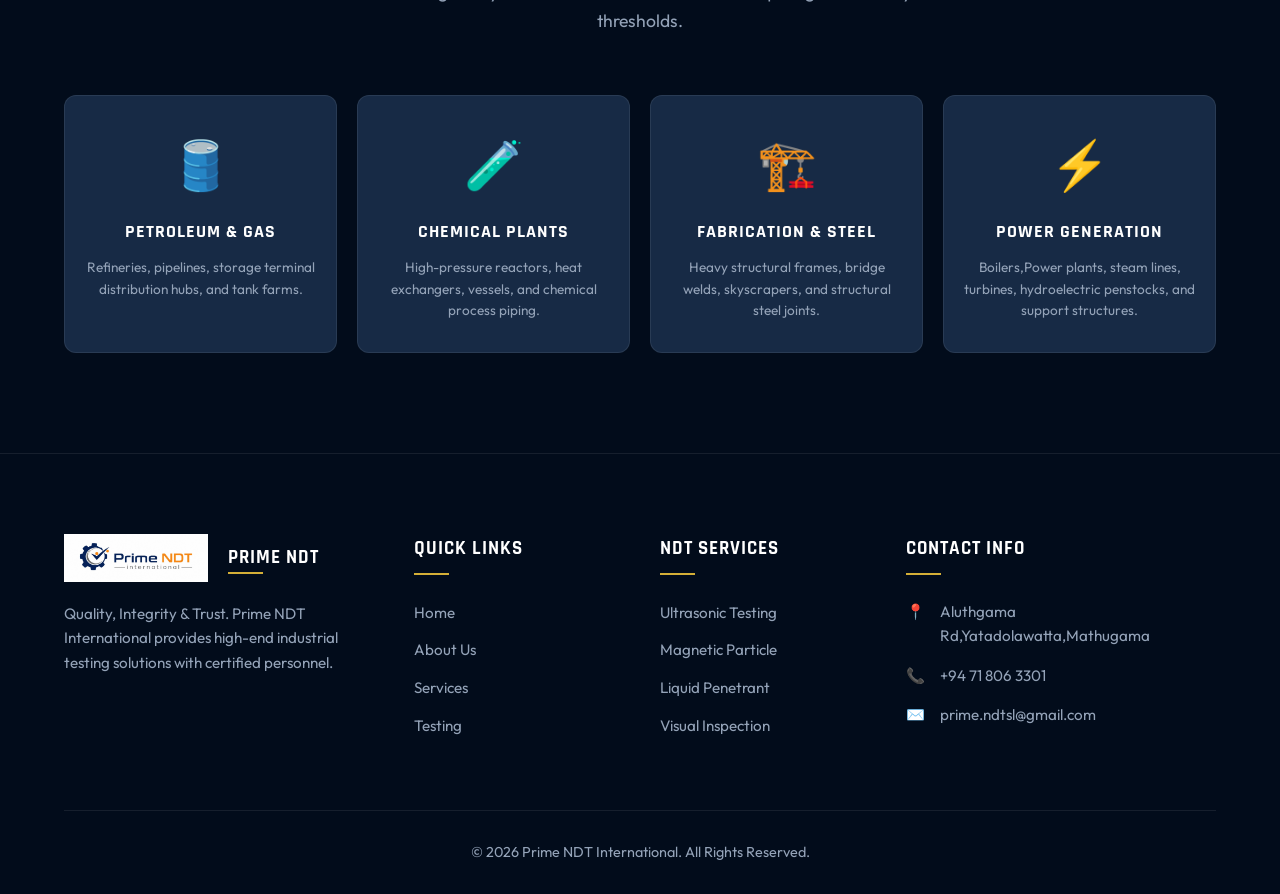
==== commit af82aa63: "Completed website" ====
--- a/about.html
+++ b/about.html
@@ -4,12 +4,13 @@
     <meta charset="UTF-8">
     <meta name="viewport" content="width=device-width, initial-scale=1.0">
     <title>About Us - Prime NDT International</title>
-    <!-- CSS Stylesheet -->
+    <link rel="preconnect" href="https://fonts.googleapis.com">
+    <link rel="preconnect" href="https://fonts.gstatic.com" crossorigin>
+    <link href="https://fonts.googleapis.com/css2?family=Outfit:wght@300;400;500;600;700&family=Rajdhani:wght@500;600;700&display=swap" rel="stylesheet">
     <link rel="stylesheet" href="style.css">
 </head>
 <body>
 
-    <!-- STICKY NAVBAR -->
     <nav>
         <div class="container">
             <a href="index.html" class="logo-section">
@@ -19,7 +20,6 @@
                     <p>INTERNATIONAL</p>
                 </div>
             </a>
-
             <div class="menu">
                 <a href="index.html">Home</a>
                 <a href="about.html" class="active">About Us</a>
@@ -29,16 +29,12 @@
                 <a href="gallery-resources.html">Gallery & Resources</a>
                 <a href="contact.html">Contact Us</a>
             </div>
-
             <button id="menu-btn" class="hamburger" aria-label="Toggle Navigation Menu">
-                <span></span>
-                <span></span>
-                <span></span>
+                <span></span><span></span><span></span>
             </button>
         </div>
     </nav>
-    
-    <!-- MOBILE DROPDOWN -->
+
     <div id="mobile-menu" class="mobile-menu">
         <a href="index.html">Home</a>
         <a href="about.html" class="active">About Us</a>
@@ -49,46 +45,33 @@
         <a href="contact.html">Contact Us</a>
     </div>
 
-    <!-- INNER PAGE HEADER -->
-    <header class="section-padding" style="background: linear-gradient(rgba(10, 25, 47, 0.9), rgba(10, 25, 47, 0.9)), url('images/industrial-bg.png') center/cover; padding-top: 150px; padding-bottom: 70px; text-align: center;">
+    <!-- ABOUT US (screenshot style) -->
+    <section class="about-intro">
         <div class="container">
-            <h1 style="font-size: 3rem; margin-bottom: 10px;" class="reveal">About Our Company</h1>
-            <p style="color: var(--accent-gold); font-family: 'Rajdhani', sans-serif; font-weight: 700; letter-spacing: 2px; text-transform: uppercase;" class="reveal">Quality, Integrity & Trust</p>
-        </div>
-    </header>
-
-    <!-- COMPANY PROFILE SECTION -->
-    <section class="section-padding">
-        <div class="container">
-            <div class="grid-2" style="align-items: center;">
-                <div class="reveal">
-                    <img src="images/about-img.png" alt="Industrial Welding NDT Inspection" style="border-radius: 16px; border: 1px solid var(--glass-border); box-shadow: var(--card-shadow);">
+            <div class="about-intro-grid">
+                <div class="about-intro-img reveal">
+                    <img src="images/about-img.png" alt="Prime NDT International Inspector">
                 </div>
-                <div class="reveal">
-                    <h2 style="font-size: 2.2rem; margin-bottom: 20px; line-height: 1.2;">Your Trusted Partner In Industrial NDT Auditing</h2>
-                    <p style="color: var(--text-gray); margin-bottom: 20px;">
-                        PRIME NDT INTERNATIONAL is a premier commercial testing organization, providing high-end industrial testing solutions and engineering inspections. We cater to major operations, including petroleum refinery facilities, chemical plants, pipelines, and civil fabrications.
+                <div class="about-intro-text reveal">
+                    <h2>"ABOUT US"</h2>
+                    <h3>Prime NDT International</h3>
+                    <p>
+                        At Prime NDT, we deliver professional inspection services that ensure safety, accuracy, and reliability across every project we undertake.
                     </p>
-                    <p style="color: var(--text-gray); margin-bottom: 25px;">
-                        Backed by international certifications (including ASNT/ISO guidelines), our operations deliver absolute accuracy. We ensure that critical components satisfy code thresholds, helping operators identify weld flaws, corrosion, cracking, or wall degradation before they lead to structural failure.
+                    <p>
+                        With a commitment to excellence, we provide precise and dependable Non-Destructive Testing (NDT) solutions that help our clients maintain the highest standards of quality and compliance.
                     </p>
-                    
-                    <div class="about-features">
-                        <div class="feature-box">
-                            <span class="feature-icon">🛡️</span>
-                            <div class="feature-info">
-                                <h4>Expert NDT Engineers</h4>
-                                <p>Technicians with years of practical experience certified to Level II & III standards.</p>
-                            </div>
-                        </div>
-                        <div class="feature-box">
-                            <span class="feature-icon">⚙️</span>
-                            <div class="feature-info">
-                                <h4>State-Of-The-Art Equipment</h4>
-                                <p>We employ calibrated flaw detectors, ultrasonic gauges, and high-sensitivity yokes.</p>
-                            </div>
-                        </div>
-                    </div>
+                    <p class="about-includes">UT, MT, VT, ET and PT for Industry includes.</p>
+                    <ul class="about-list">
+                        <li>Structural Steel Fabrication</li>
+                        <li>Power Plants</li>
+                        <li>Boilers</li>
+                        <li>Lifting Equipment</li>
+                        <li>Manufacturing</li>
+                        <li>Mining and Construction</li>
+                        <li>Oil and Gas</li>
+                        <li>Coal and Hydro Power Generation</li>
+                    </ul>
                 </div>
             </div>
         </div>
@@ -117,14 +100,13 @@
         </div>
     </section>
 
-    <!-- MAJOR INDUSTRIES WE SERVE -->
+    <!-- INDUSTRIES -->
     <section class="section-padding">
         <div class="container">
             <div class="section-header reveal">
                 <h2>Industries We Serve</h2>
                 <p>Delivering heavy industrial audits across sectors requiring strict safety thresholds.</p>
             </div>
-            
             <div class="grid-4" style="text-align: center;">
                 <div class="service-card reveal" style="padding: 30px 20px; align-items: center;">
                     <div style="font-size: 3rem; margin-bottom: 15px;">🛢️</div>
@@ -144,13 +126,12 @@
                 <div class="service-card reveal" style="padding: 30px 20px; align-items: center;">
                     <div style="font-size: 3rem; margin-bottom: 15px;">⚡</div>
                     <h3 style="font-size: 1.15rem; margin-bottom: 10px; text-align: center;">Power Generation</h3>
-                    <p style="font-size: 0.85rem; text-align: center; margin-bottom: 0;">Boilers, steam lines, turbines, hydroelectric penstocks, and support structures.</p>
+                    <p style="font-size: 0.85rem; text-align: center; margin-bottom: 0;">Boilers,Power plants, steam lines, turbines, hydroelectric penstocks, and support structures.</p>
                 </div>
             </div>
         </div>
     </section>
 
-    <!-- FOOTER -->
     <footer>
         <div class="container">
             <div class="footer-grid">
@@ -182,8 +163,8 @@
                 <div class="footer-col">
                     <h3>Contact Info</h3>
                     <ul class="footer-contact">
-                        <li><span>📍</span> Kalutara, Sri Lanka</li>
-                        <li><span>📞</span> +94 71 806 3301</li>
+                        <li><span>📍</span> Aluthgama Rd,Yatadolawatta,Mathugama</li>
+                        <li><span>📞</span> <a href="tel:+94718063301">+94 71 806 3301</a></li>
                         <li><span>✉️</span> prime.ndtsl@gmail.com</li>
                     </ul>
                 </div>
@@ -194,13 +175,12 @@
         </div>
     </footer>
 
-    <!-- Floating Widgets -->
     <div class="floating-widgets">
-        <a href="https://wa.me/94764147469" target="_blank" class="floating-btn whatsapp-btn" aria-label="Chat on WhatsApp">💬</a>
-        <button id="scroll-top-btn" class="floating-btn scroll-top-btn" aria-label="Scroll to top">▲</button>
+        <a href="https://wa.me/94718063301?text=Hello%20Prime%20NDT%2C%20I%20would%20like%20to%20inquire%20about%20your%20services." target="_blank" rel="noopener" class="floating-btn whatsapp-btn" aria-label="Chat on WhatsApp">
+            <svg viewBox="0 0 32 32" width="30" height="30" fill="#fff" aria-hidden="true"><path d="M16.003 3C8.83 3 3 8.83 3 16c0 2.29.6 4.52 1.74 6.49L3 29l6.7-1.72A12.94 12.94 0 0 0 16 29c7.17 0 13-5.83 13-13S23.17 3 16.003 3zm0 23.7c-1.95 0-3.86-.53-5.53-1.52l-.4-.24-3.98 1.02 1.06-3.88-.26-.4A10.67 10.67 0 0 1 5.3 16c0-5.9 4.8-10.7 10.7-10.7S26.7 10.1 26.7 16s-4.8 10.7-10.697 10.7zm5.87-8c-.32-.16-1.9-.94-2.2-1.04-.3-.11-.5-.16-.72.16-.22.32-.83 1.04-1.02 1.26-.19.21-.38.24-.7.08-.32-.16-1.36-.5-2.59-1.6-.96-.85-1.6-1.9-1.79-2.22-.19-.32-.02-.5.14-.66.14-.14.32-.38.48-.57.16-.19.21-.32.32-.54.1-.21.05-.4-.03-.56-.08-.16-.72-1.74-.99-2.38-.26-.62-.52-.54-.72-.55h-.62c-.21 0-.56.08-.85.4-.3.32-1.12 1.1-1.12 2.68s1.15 3.1 1.31 3.32c.16.21 2.26 3.45 5.48 4.84.77.33 1.37.53 1.83.68.77.24 1.47.21 2.02.13.62-.09 1.9-.78 2.17-1.53.27-.75.27-1.4.19-1.53-.08-.14-.3-.22-.62-.38z"/></svg>
+        </a>
     </div>
 
-    <!-- JS Scripts -->
     <script src="script.js"></script>
 </body>
 </html>
--- a/style.css
+++ b/style.css
@@ -1363,4 +1363,504 @@
     .contact-info-panel, .contact-form-panel {
         padding: 24px;
     }
+}
+/* ===== FIXES: paste at the VERY END of style.css ===== */
+
+/* Navbar: no more wrapping (ABOUT US / PRIME NDT) */
+.menu { gap: 24px; }
+.menu a { white-space: nowrap; font-size: 0.9rem; }
+.logo-text h1 { white-space: nowrap; font-size: 1.5rem; }
+.logo-text p { white-space: nowrap; font-size: 0.62rem; letter-spacing: 3px; }
+.logo-section img { height: 46px; }
+
+/* Hero title: keep "PROFESSIONAL NDT &" on one line */
+.hero-title { font-size: 3.1rem; }
+.hero-title span { margin-top: 6px; }
+
+/* Better WhatsApp button (icon + pulse) */
+.whatsapp-btn { position: relative; background: #25D366; }
+.whatsapp-btn svg { display: block; }
+.whatsapp-btn::before {
+    content: '';
+    position: absolute;
+    inset: 0;
+    border-radius: 50%;
+    background: #25D366;
+    z-index: -1;
+    animation: wa-pulse 2s ease-out infinite;
+}
+@keyframes wa-pulse {
+    0% { transform: scale(1); opacity: 0.6; }
+    100% { transform: scale(1.7); opacity: 0; }
+}
+
+/* Footer phone link colour */
+.footer-contact a:hover { color: var(--accent-gold); }
+
+@media (max-width: 1100px) {
+    .menu { gap: 16px; }
+    .menu a { font-size: 0.82rem; }
+}
+@media (max-width: 480px) {
+    .hero-title { font-size: 2.3rem; }
+    .floating-widgets { right: 16px; bottom: 16px; }
+}
+/* ===== ABOUT US (screenshot style) - paste at END of style.css ===== */
+.about-intro {
+    padding: calc(var(--header-height) + 70px) 0 90px;
+    background: linear-gradient(135deg, #0c2a4a 0%, #0a1f3a 100%);
+}
+.about-intro-grid {
+    display: grid;
+    grid-template-columns: 1fr 1.1fr;
+    gap: 60px;
+    align-items: center;
+}
+.about-intro-img img {
+    width: 200%;
+    height: 520px;
+    object-fit: cover;
+    border-radius: 70px 10px 10px 70px;
+    box-shadow: var(--card-shadow);
+}
+.about-intro-text h2 {
+    font-size: 2.2rem;
+    margin-bottom: 25px;
+}
+.about-intro-text h3 {
+    font-size: 1.5rem;
+    color: var(--text-gray);
+    text-transform: none;
+    letter-spacing: 0;
+    margin-bottom: 18px;
+}
+.about-intro-text p {
+    color: var(--text-light);
+    text-align: justify;
+    margin-bottom: 12px;
+    line-height: 1.7;
+}
+.about-intro-text .about-includes {
+    font-weight: 700;
+    color: var(--white);
+    margin-top: 8px;
+}
+.about-list {
+    margin-top: 20px;
+    padding-left: 20px;
+    list-style: disc;
+}
+.about-list li {
+    color: var(--text-gray);
+    font-weight: 600;
+    text-transform: uppercase;
+    font-size: 0.9rem;
+    letter-spacing: 0.5px;
+    margin-bottom: 8px;
+}
+.about-list li::marker { color: var(--accent-gold); }
+
+@media (max-width: 768px) {
+    .about-intro-grid { grid-template-columns: 1fr; gap: 35px; }
+    .about-intro-img img { height: 300px; border-radius: 40px 8px 8px 40px; }
+}
+/* ===== SERVICES PAGE - paste at END of style.css ===== */
+
+/* Client logo strip */
+.client-strip {
+    background: linear-gradient(135deg, #0c2a4a, #0a1f3a);
+    border-top: 1px solid var(--glass-border);
+    border-bottom: 1px solid var(--glass-border);
+    padding: 35px 0;
+}
+.client-logos {
+    display: flex;
+    flex-wrap: wrap;
+    justify-content: space-around;
+    align-items: center;
+    gap: 25px 40px;
+}
+.client-logo { text-align: center; }
+.client-logo img {
+    height: 60px;
+    width: auto;
+    max-width: 170px;
+    object-fit: contain;
+}
+.client-logo span {
+    display: none; /* shown only if the logo image is missing */
+    font-family: 'Rajdhani', sans-serif;
+    font-weight: 700;
+    font-size: 1.4rem;
+    letter-spacing: 2px;
+    color: var(--text-gray);
+}
+
+/* Service cards */
+.svc-grid { gap: 24px; }
+.svc-card {
+    background: #021a3a;
+    border: 1px solid var(--glass-border);
+    padding: 45px 26px;
+    text-align: center;
+    transition: var(--transition-smooth);
+}
+.svc-card:hover {
+    transform: translateY(-8px);
+    border-color: var(--accent-gold);
+    box-shadow: 0 20px 40px -15px rgba(212, 175, 55, 0.15);
+}
+.svc-icon-box {
+    width: 92px;
+    height: 92px;
+    margin: 0 auto 28px;
+    padding: 10px;
+    background: #0a2a52;
+    border: 2px solid #12345f;
+    border-radius: 20px;
+    display: flex;
+    align-items: center;
+    justify-content: center;
+}
+.svc-icon-box svg {
+    width: 100%;
+    height: 100%;
+    background: #0b4fa8;
+    border-radius: 12px;
+    padding: 9px;
+}
+.svc-card h3 {
+    font-size: 1.25rem;
+    line-height: 1.3;
+    margin-bottom: 14px;
+}
+.svc-card p {
+    color: var(--text-gray);
+    font-size: 0.95rem;
+    line-height: 1.7;
+}
+
+@media (max-width: 768px) {
+    .grid-4 { grid-template-columns: 1fr; }
+    .client-logo img { height: 48px; }
+}
+/* ===== TESTING PAGE - paste at END of style.css ===== */
+.testing-section {
+    padding: calc(var(--header-height) + 50px) 0 90px;
+    background: #021630;
+}
+.testing-title {
+    text-align: center;
+    font-size: 2.6rem;
+    text-transform: none;
+    letter-spacing: 0;
+    margin-bottom: 50px;
+}
+.testing-wrap {
+    display: grid;
+    grid-template-columns: 1fr 1fr;
+    gap: 0;
+    align-items: start;
+}
+
+/* Left list */
+.test-list { border-right: 1px solid var(--glass-border); }
+.test-item {
+    display: flex;
+    justify-content: space-between;
+    align-items: flex-start;
+    gap: 30px;
+    padding: 45px 50px 45px 0;
+    border-bottom: 1px solid var(--glass-border);
+}
+.test-item:last-child { border-bottom: none; }
+.test-text h3 {
+    font-size: 1.3rem;
+    margin-bottom: 16px;
+    line-height: 1.3;
+}
+.test-text p {
+    color: var(--text-gray);
+    line-height: 1.8;
+    margin-bottom: 10px;
+}
+.test-text ul li {
+    color: var(--text-gray);
+    font-weight: 700;
+    font-size: 0.95rem;
+    margin-bottom: 4px;
+}
+.test-icon {
+    flex-shrink: 0;
+    width: 100px;
+    height: 100px;
+    padding: 8px;
+    background: #0a2a52;
+    border-radius: 20px;
+}
+.test-icon svg {
+    width: 100%;
+    height: 100%;
+    background: #0b4fa8;
+    border-radius: 12px;
+    padding: 12px;
+}
+
+/* Right images */
+.test-images {
+    display: flex;
+    flex-direction: column;
+    gap: 40px;
+    padding: 60px 0 0 60px;
+}
+.test-images img {
+    width: 100%;
+    height: 380px;
+    object-fit: cover;
+    border-radius: 70px 20px 70px 20px;
+    box-shadow: var(--card-shadow);
+}
+
+@media (max-width: 900px) {
+    .testing-wrap { grid-template-columns: 1fr; }
+    .test-list { border-right: none; }
+    .test-item { padding-right: 0; }
+    .test-images { padding: 30px 0 0; }
+    .test-images img { height: 280px; border-radius: 40px 12px 40px 12px; }
+    .test-icon { width: 80px; height: 80px; }
+}
+/* ===== PROJECTS PAGE - paste at END of style.css ===== */
+.projects-section {
+    padding: calc(var(--header-height) + 50px) 0 90px;
+    background: linear-gradient(135deg, #0c2a4a 0%, #0a1f3a 100%);
+}
+.projects-intro {
+    max-width: 1100px;
+    margin: 0 auto 60px;
+    text-align: center;
+}
+.projects-intro h2 {
+    font-size: 2.6rem;
+    text-transform: none;
+    letter-spacing: 0;
+    margin-bottom: 25px;
+}
+.projects-intro p {
+    color: var(--text-light);
+    line-height: 1.8;
+    margin-bottom: 8px;
+}
+
+.proj-grid {
+    display: grid;
+    grid-template-columns: repeat(3, 1fr);
+    gap: 24px;
+}
+.proj-card {
+    background: #021a3a;
+    display: flex;
+    flex-direction: column;
+    transition: var(--transition-smooth);
+}
+.proj-card:hover {
+    transform: translateY(-6px);
+    box-shadow: 0 20px 40px -15px rgba(0, 0, 0, 0.6);
+}
+.proj-card img {
+    width: 100%;
+    height: 310px;
+    object-fit: cover;
+}
+.proj-body {
+    padding: 36px 38px 40px;
+    display: flex;
+    flex-direction: column;
+    flex-grow: 1;
+}
+.proj-body h3 {
+    font-family: 'Outfit', sans-serif;
+    font-size: 1.7rem;
+    text-transform: none;
+    letter-spacing: 0;
+    line-height: 1.25;
+    margin-bottom: 20px;
+}
+.proj-body p {
+    color: var(--text-gray);
+    text-align: justify;
+    line-height: 1.75;
+    font-size: 0.95rem;
+    margin-bottom: 30px;
+    flex-grow: 1;
+}
+.proj-btn {
+    align-self: flex-start;
+    background: #f9c846;
+    color: #fff;
+    padding: 14px 30px;
+    border-radius: 40px;
+    font-weight: 500;
+}
+.proj-btn:hover {
+    background: var(--accent-gold-hover);
+    transform: translateY(-2px);
+}
+
+@media (max-width: 1024px) {
+    .proj-grid { grid-template-columns: repeat(2, 1fr); }
+}
+@media (max-width: 700px) {
+    .proj-grid { grid-template-columns: 1fr; }
+    .proj-card img { height: 240px; }
+    .proj-body { padding: 28px 24px 32px; }
+    .proj-body h3 { font-size: 1.4rem; }
+}
+/* ===== GALLERY & RESOURCES PAGE - paste at END of style.css ===== */
+.tab-navbar { margin-top: var(--header-height); }
+.gr-section {
+    padding: 60px 0 90px;
+    min-height: 60vh;
+    background: #020c1b;
+}
+
+/* Resources tab */
+.resources-content {
+    grid-template-columns: 1fr;
+    max-width: 1000px;
+    margin: 0 auto;
+}
+.resources-content h2 {
+    font-size: 2.2rem;
+    text-transform: none;
+    letter-spacing: 0;
+    color: var(--accent-gold);
+    margin-bottom: 25px;
+}
+.resources-content p {
+    color: var(--text-light);
+    line-height: 1.8;
+    margin-bottom: 18px;
+    font-size: 1.05rem;
+}
+.resources-content ul {
+    list-style: disc;
+    padding-left: 28px;
+    margin-bottom: 40px;
+}
+.resources-content ul li {
+    color: var(--text-light);
+    line-height: 1.9;
+    font-size: 1.05rem;
+}
+.resources-content ul li::marker { color: var(--accent-gold); }
+
+.resource-photos {
+    display: grid;
+    grid-template-columns: repeat(4, 1fr);
+    gap: 16px;
+}
+.resource-photos img {
+    width: 100%;
+    height: 220px;
+    object-fit: cover;
+    border-radius: 12px;
+    border: 2px solid var(--accent-gold);
+    transition: var(--transition-smooth);
+}
+.resource-photos img:hover { transform: translateY(-5px); }
+
+/* Gallery tab */
+.gallery-grid { margin-top: 0; }
+.gallery-item { height: 300px; }
+
+@media (max-width: 900px) {
+    .resource-photos { grid-template-columns: repeat(2, 1fr); }
+}
+@media (max-width: 480px) {
+    .resource-photos { grid-template-columns: 1fr; }
+    .tab-btn { padding: 12px 12px; font-size: 0.95rem; }
+}
+/* ===== CONTACT PAGE - paste at END of style.css ===== */
+.contact-hero {
+    padding: calc(var(--header-height) + 60px) 0 60px;
+    text-align: center;
+    background: linear-gradient(rgba(10, 25, 47, 0.9), rgba(10, 25, 47, 0.9)), url('images/industrial-bg.png') center/cover;
+}
+.contact-hero h1 { font-size: 3rem; margin-bottom: 10px; }
+.contact-hero p {
+    color: var(--accent-gold);
+    font-family: 'Rajdhani', sans-serif;
+    font-weight: 700;
+    letter-spacing: 2px;
+    text-transform: uppercase;
+}
+
+.contact-section {
+    padding: 70px 0 90px;
+    background: var(--dark-blue);
+}
+
+/* Panels */
+.contact-info-panel,
+.contact-form-panel {
+    border-top: 3px solid var(--accent-gold);
+    box-shadow: var(--card-shadow);
+}
+.contact-logo img { height: 64px; background: #fff; border-radius: 6px; }
+.contact-logo .logo-text h1 { font-size: 2rem; color: var(--accent-gold); line-height: 1.1; }
+.contact-logo .logo-text p { font-size: 0.8rem; letter-spacing: 5px; color: var(--text-gray); }
+.contact-lead {
+    color: var(--text-gray);
+    line-height: 1.8;
+    margin-bottom: 35px;
+}
+
+/* Info items */
+.info-item { align-items: center; }
+.info-icon {
+    background: rgba(212, 175, 55, 0.12);
+    border: 1px solid rgba(212, 175, 55, 0.3);
+    transition: var(--transition-smooth);
+}
+.info-item:hover .info-icon {
+    background: var(--accent-gold);
+    color: var(--dark-blue);
+}
+.info-text a { color: var(--text-gray); }
+.info-text a:hover { color: var(--accent-gold); }
+
+/* Call / WhatsApp buttons */
+.contact-actions {
+    display: flex;
+    gap: 15px;
+    margin-top: 35px;
+    padding-top: 30px;
+    border-top: 1px solid var(--glass-border);
+}
+.contact-actions .btn { flex: 1; }
+.btn-whatsapp {
+    background: var(--success-green);
+    color: #fff;
+}
+.btn-whatsapp:hover {
+    transform: translateY(-2px);
+    box-shadow: 0 10px 20px rgba(37, 211, 102, 0.25);
+}
+
+/* Form */
+.form-control::placeholder { color: #64748b; }
+.form-note {
+    margin-top: 14px;
+    text-align: center;
+    font-size: 0.85rem;
+    color: var(--text-gray);
+}
+
+/* Map */
+.map-section { margin-top: 50px; height: 380px; }
+
+@media (max-width: 768px) {
+    .contact-hero h1 { font-size: 2.2rem; }
+    .contact-actions { flex-direction: column; }
+    .map-section { height: 300px; }
 }
